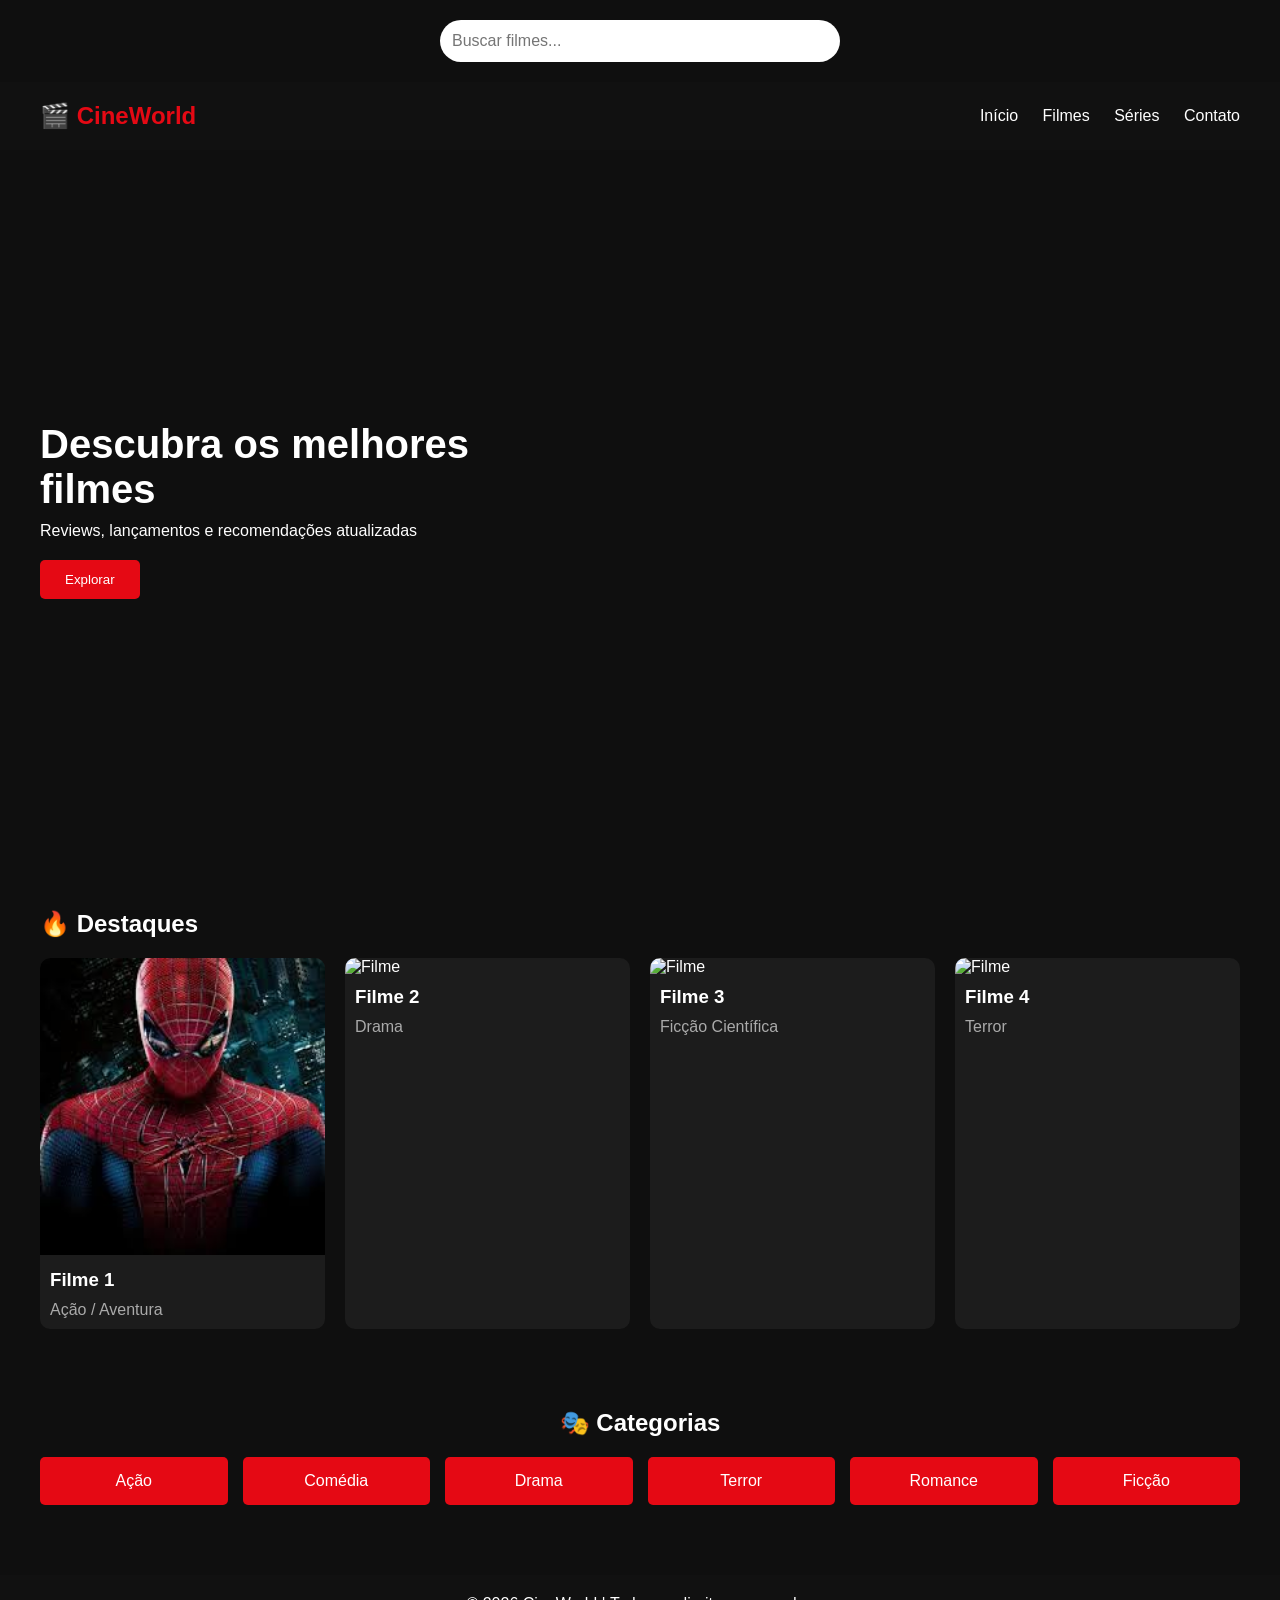
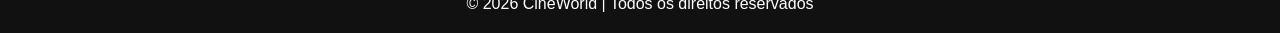
==== projeto site filmes/index.html @ 2994b842 "git commit -m" ====
<!DOCTYPE html>
<html lang="pt-BR">
<head>
  <meta charset="UTF-8">
  <meta name="viewport" content="width=device-width, initial-scale=1.0">
  <title>CineWorld</title>
  <link rel="stylesheet" href="style.css">
  <div class="search-box">
  <input type="text" id="searchInput" placeholder="Buscar filmes...">
</div>
</head>
<body>

<header>
  <div class="logo">🎬 CineWorld</div>
  <nav>
    <a href="#">Início</a>
    <a href="#">Filmes</a>
    <a href="#">Séries</a>
    <a href="#">Contato</a>
  </nav>
</header>

<section class="hero">
  <div class="hero-text">
    <h1>Descubra os melhores filmes</h1>
    <p>Reviews, lançamentos e recomendações atualizadas</p>
    <button>Explorar</button>
  </div>
</section>

<section class="filmes">
  <h2>🔥 Destaques</h2>

  <div class="grid">

    <div class="card">
      <img src="download.jpg" alt="Descrição da imagem">
      <h3>Filme 1</h3>
      <p>Ação / Aventura</p>
    </div>

    <div class="card">
      <img src="https://via.placeholder.com/250x350" alt="Filme">
      <h3>Filme 2</h3>
      <p>Drama</p>
    </div>

    <div class="card">
      <img src="https://via.placeholder.com/250x350" alt="Filme">
      <h3>Filme 3</h3>
      <p>Ficção Científica</p>
    </div>

    <div class="card">
      <img src="https://via.placeholder.com/250x350" alt="Filme">
      <h3>Filme 4</h3>
      <p>Terror</p>
    </div>

  </div>
</section>

<section class="categorias">
  <h2>🎭 Categorias</h2>
  <div class="categorias-grid">
    <div>Ação</div>
    <div>Comédia</div>
    <div>Drama</div>
    <div>Terror</div>
    <div>Romance</div>
    <div>Ficção</div>
  </div>
</section>

<footer>
  <p>© 2026 CineWorld | Todos os direitos reservados</p>
</footer>

</body>
</html>
---- projeto site filmes/style.css ----
* {
  margin: 0;
  padding: 0;
  box-sizing: border-box;
  font-family: 'Arial', sans-serif;
}

body {
  background-color: #0f0f0f;
  color: #fff;
}

/* HEADER */
header {
  display: flex;
  justify-content: space-between;
  align-items: center;
  padding: 20px 40px;
  background-color: #111;
}

.logo {
  font-size: 24px;
  font-weight: bold;
  color: #e50914;
}

nav a {
  color: #fff;
  margin-left: 20px;
  text-decoration: none;
  transition: 0.3s;
}

nav a:hover {
  color: #e50914;
}

/* HERO */
.hero {
  height: 80vh;
  background: url('https://via.placeholder.com/1200x600') no-repeat center;
  background-size: cover;
  display: flex;
  align-items: center;
  padding: 40px;
}

.hero-text {
  max-width: 500px;
}

.hero-text h1 {
  font-size: 40px;
  margin-bottom: 10px;
}

.hero-text p {
  margin-bottom: 20px;
}

.hero-text button {
  padding: 12px 25px;
  border: none;
  background-color: #e50914;
  color: white;
  cursor: pointer;
  border-radius: 5px;
}

/* FILMES */
.filmes {
  padding: 40px;
}

.filmes h2 {
  margin-bottom: 20px;
}

.grid {
  display: grid;
  grid-template-columns: repeat(auto-fit, minmax(200px, 1fr));
  gap: 20px;
}

.card {
  background-color: #1c1c1c;
  border-radius: 10px;
  overflow: hidden;
  transition: transform 0.3s;
}

.card img {
  width: 100%;
}

.card h3 {
  padding: 10px;
}

.card p {
  padding: 0 10px 10px;
  color: #aaa;
}

.card:hover {
  transform: scale(1.05);
}

/* CATEGORIAS */
.categorias {
  padding: 40px;
  text-align: center;
}

.categorias-grid {
  display: grid;
  grid-template-columns: repeat(auto-fit, minmax(120px, 1fr));
  gap: 15px;
  margin-top: 20px;
}

.categorias-grid div {
  background-color: #e50914;
  padding: 15px;
  border-radius: 5px;
  cursor: pointer;
}

/* FOOTER */
footer {
  background-color: #111;
  text-align: center;
  padding: 20px;
  margin-top: 30px;
}
.search-box {
  padding: 20px;
  text-align: center;
}

.search-box input {
  width: 60%;
  max-width: 400px;
  padding: 12px;
  border-radius: 25px;
  border: none;
  outline: none;
  font-size: 16px;
}
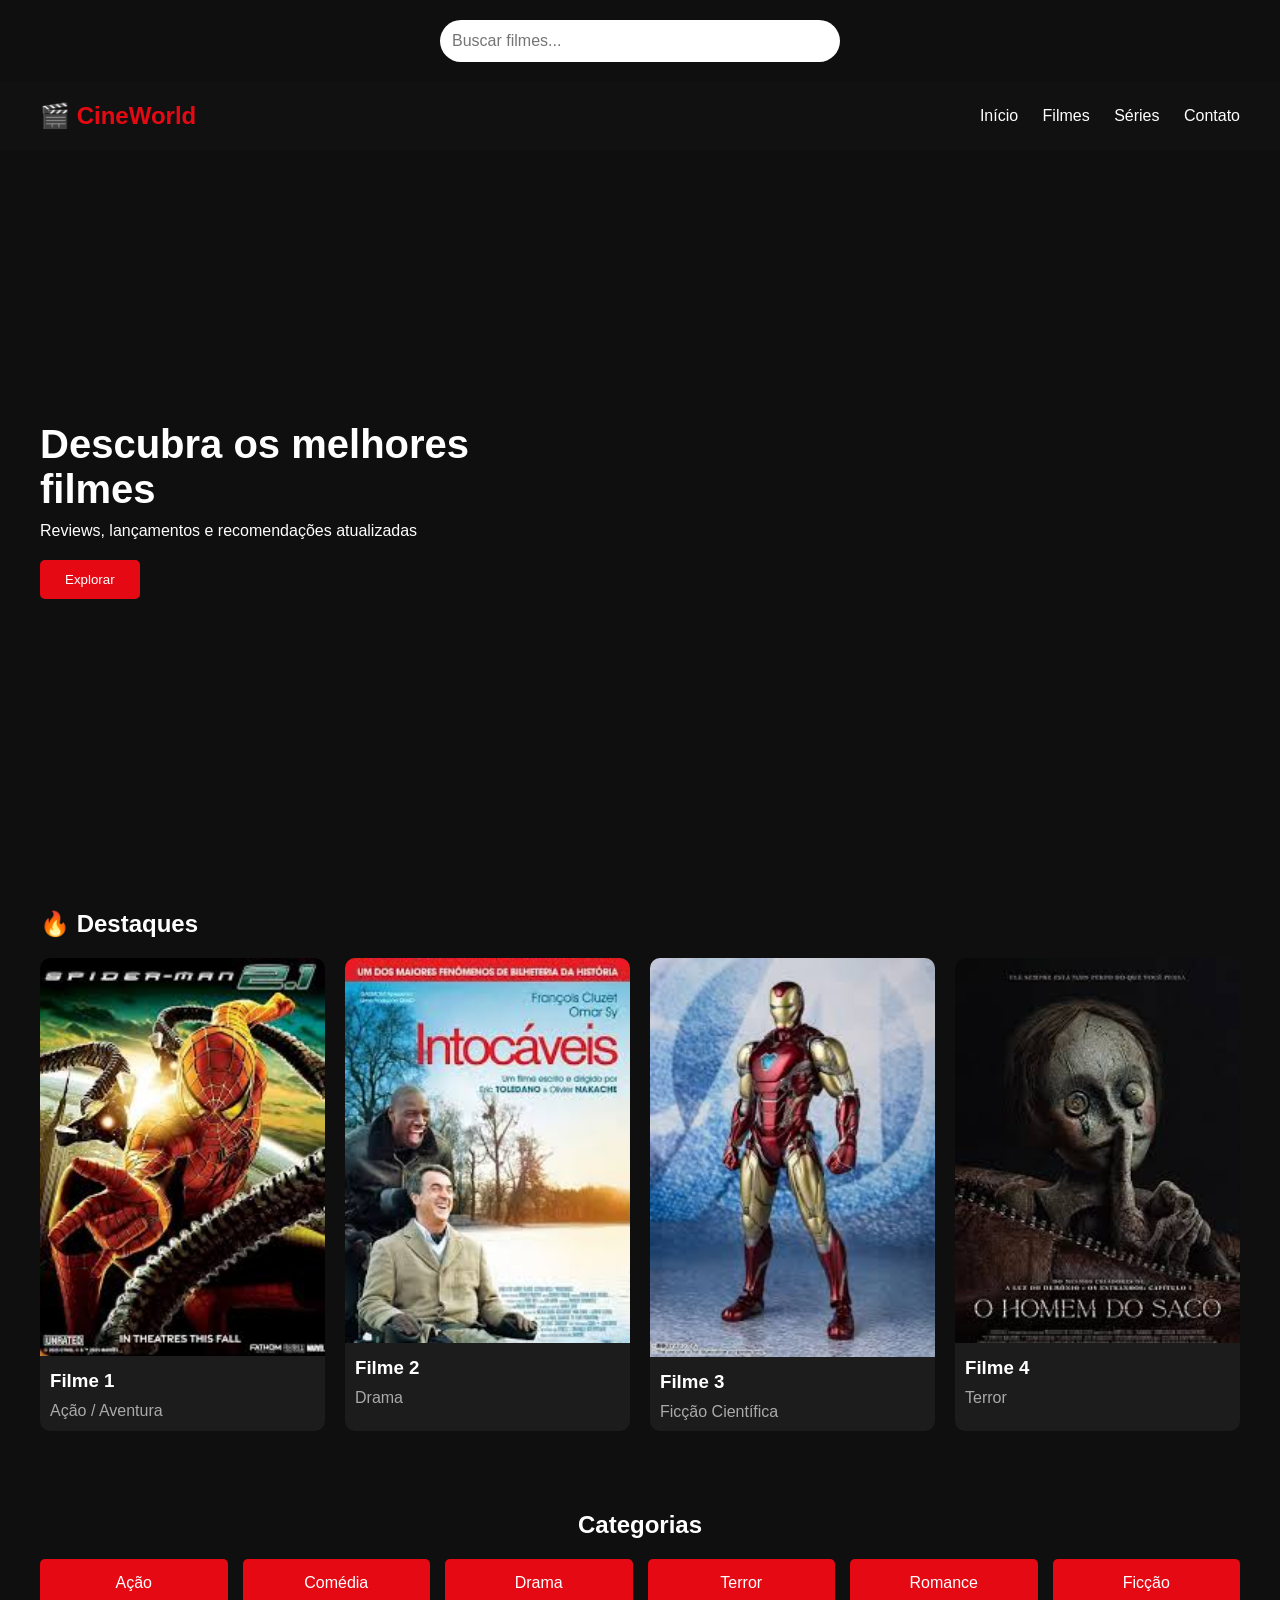
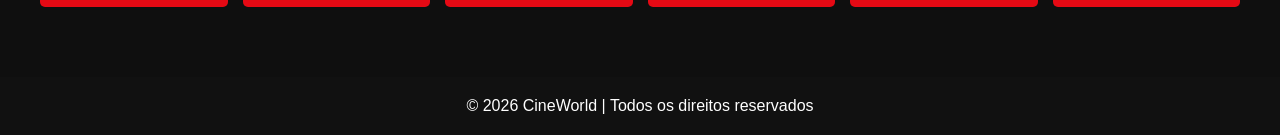
==== commit 4cd91684: "foi colocado mas filmes no catálogo" ====
--- a/projeto site filmes/index.html
+++ b/projeto site filmes/index.html
@@ -35,25 +35,25 @@
   <div class="grid">
 
     <div class="card">
-      <img src="download.jpg" alt="Descrição da imagem">
+      <img src="aranha.jpg.jpg" alt="Minha imagem">
       <h3>Filme 1</h3>
       <p>Ação / Aventura</p>
     </div>
 
     <div class="card">
-      <img src="https://via.placeholder.com/250x350" alt="Filme">
+      <img src="drama.jpg.jpg" alt="Descrição da imagem">
       <h3>Filme 2</h3>
       <p>Drama</p>
     </div>
 
     <div class="card">
-      <img src="https://via.placeholder.com/250x350" alt="Filme">
+      <img src="download.jpg" alt="Filme">
       <h3>Filme 3</h3>
       <p>Ficção Científica</p>
     </div>
 
     <div class="card">
-      <img src="https://via.placeholder.com/250x350" alt="Filme">
+      <img src="terror4.jpg.jpg" alt="Filme">
       <h3>Filme 4</h3>
       <p>Terror</p>
     </div>
@@ -62,7 +62,7 @@
 </section>
 
 <section class="categorias">
-  <h2>🎭 Categorias</h2>
+  <h2> Categorias</h2>
   <div class="categorias-grid">
     <div>Ação</div>
     <div>Comédia</div>
